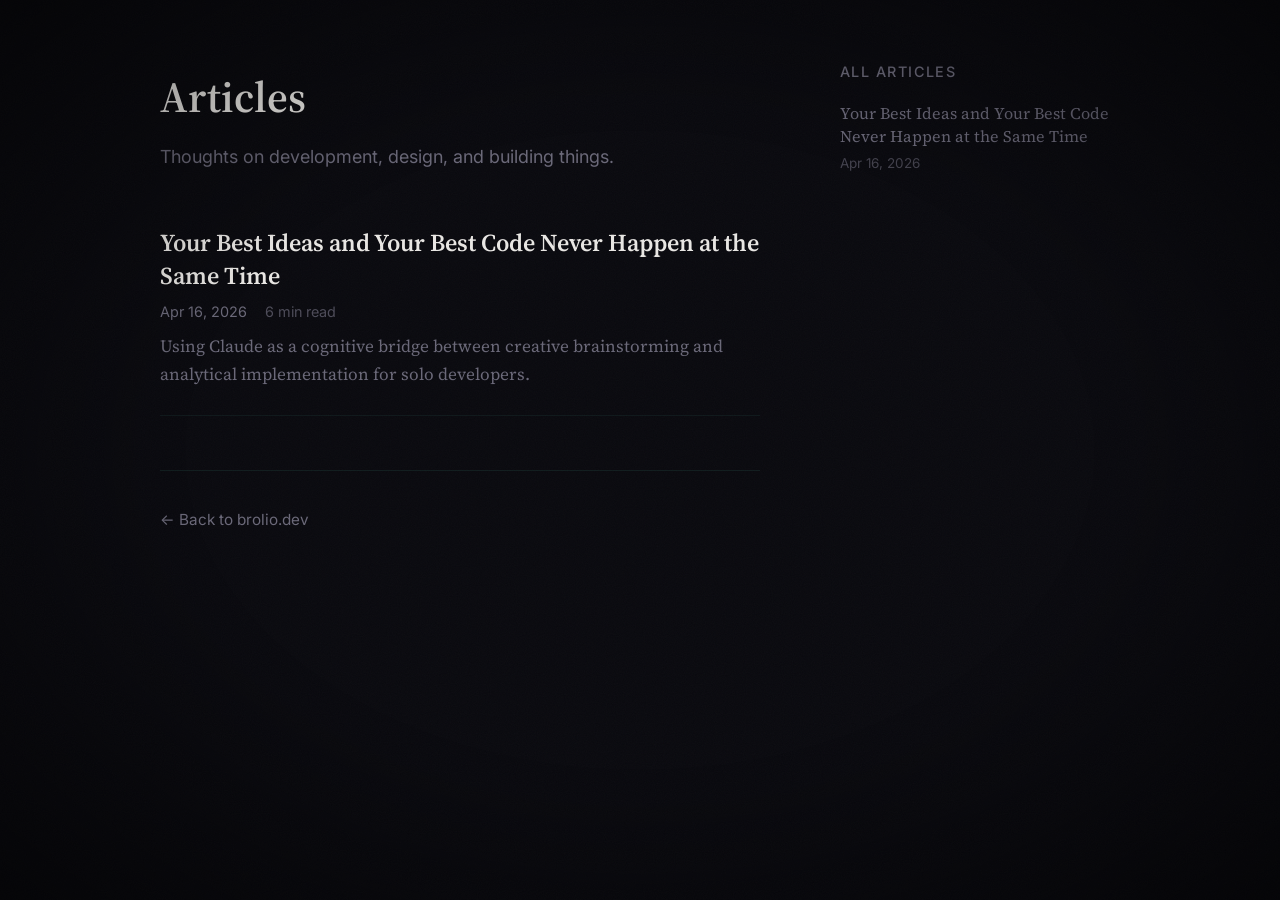
==== writing/index.html @ fca5abb4 "Add publishing section with article template and first post - Create /writing/ directory with articl" ====
<!DOCTYPE html>
<html lang="en">
<head>
  <meta charset="UTF-8">
  <meta name="viewport" content="width=device-width, initial-scale=1.0">
  <meta name="theme-color" content="#0a0a0f">
  <meta name="color-scheme" content="dark">
  <title>Articles | brolio.dev</title>

  <!-- Open Graph -->
  <meta property="og:title" content="Articles | brolio.dev">
  <meta property="og:description" content="Thoughts on development, design, and building things.">
  <meta property="og:type" content="website">
  <meta property="og:url" content="https://brolio.dev/writing/">
  <meta property="og:site_name" content="brolio.dev">
  <meta property="og:image" content="https://brolio.dev/writing/og-image.png">
  <meta property="og:image:width" content="1200">
  <meta property="og:image:height" content="630">
  <meta name="twitter:card" content="summary_large_image">
  <meta name="twitter:title" content="Articles | brolio.dev">
  <meta name="twitter:description" content="Thoughts on development, design, and building things.">
  <meta name="twitter:image" content="https://brolio.dev/writing/og-image.png">

  <!-- Fonts -->
  <link rel="preconnect" href="https://fonts.googleapis.com">
  <link rel="preconnect" href="https://fonts.gstatic.com" crossorigin>
  <link href="https://fonts.googleapis.com/css2?family=Fira+Code:wght@400&family=Inter:wght@400;500&family=Source+Serif+4:ital,wght@0,400;0,600;1,400&display=swap" rel="stylesheet">

  <!-- Styles -->
  <link rel="stylesheet" href="styles.css">

  <!-- Favicon -->
  <link rel="icon" href="data:image/svg+xml,%3Csvg xmlns='http://www.w3.org/2000/svg' viewBox='0 0 100 100'%3E%3Ctext y='.9em' font-size='90' fill='%2364ffda'%3E%7B%7D%3C/text%3E%3C/svg%3E">
</head>
<body>

  <!-- Background Layers -->
  <div class="noise"></div>
  <div class="vignette"></div>

  <!-- Main Layout -->
  <div class="writing-layout">
    <main class="writing-main">
      <header class="writing-section-header">
        <h1>Articles</h1>
        <p>Thoughts on development, design, and building things.</p>
      </header>

      <section class="writing-archive">
        <ul class="writing-archive__list">

          <li class="writing-archive__item">
            <article>
              <h2><a href="/writing/solo-dev-cognitive-bridge.html">Your Best Ideas and Your Best Code Never Happen at the Same Time</a></h2>
              <div class="writing-archive__meta">
                <time datetime="2026-04-16">Apr 16, 2026</time>
                <span class="reading-time">6 min read</span>
              </div>
              <p class="writing-archive__excerpt">Using Claude as a cognitive bridge between creative brainstorming and analytical implementation for solo developers.</p>
            </article>
          </li>

        </ul>
      </section>

      <nav class="writing-back">
        <a href="/">← Back to brolio.dev</a>
      </nav>
    </main>

    <aside class="writing-sidebar">
      <nav class="writing-sidebar__nav">
        <h3>All Articles</h3>
        <ul class="writing-sidebar__list">
          <li class="writing-sidebar__item">
            <a href="/writing/solo-dev-cognitive-bridge.html">Your Best Ideas and Your Best Code Never Happen at the Same Time</a>
            <time>Apr 16, 2026</time>
          </li>
        </ul>
      </nav>
    </aside>
  </div>

  <script src="writing.js" defer></script>
</body>
</html>
---- writing/styles.css ----
/* ──── brolio.dev/writing — Shared Styles ──── */

*, *::before, *::after {
  margin: 0;
  padding: 0;
  box-sizing: border-box;
}

:root {
  --bg: #0a0a0f;
  --surface: #12121a;
  --text-primary: #e8e6e3;
  --text-dim: #6b6979;
  --accent: #64ffda;
  --accent-secondary: #7c5cfc;
  --accent-warm: #ff6b6b;
  --glow: rgba(100, 255, 218, 0.08);

  --writing-max-width: 680px;
  --writing-sidebar-width: 280px;
  --writing-gap: 80px;
  --writing-prose-spacing: 1.8em;
  --progress-height: 3px;
}

html {
  background: var(--bg);
}

html, body {
  min-height: 100%;
  background: var(--bg);
  color: var(--text-primary);
  font-family: 'Source Serif 4', Georgia, serif;
  font-size: 18px;
  line-height: 1.7;
  -webkit-font-smoothing: antialiased;
  -moz-osx-font-smoothing: grayscale;
}

/* ──── Fixed Layer Stack ──── */

.reading-progress {
  position: fixed;
  top: 0;
  left: 0;
  height: var(--progress-height);
  width: 0;
  background: var(--accent);
  z-index: 100;
  transition: width 0.1s linear;
  box-shadow: 0 0 8px rgba(100, 255, 218, 0.4);
}

.noise {
  position: fixed;
  inset: 0;
  z-index: 0;
  opacity: 0.03;
  pointer-events: none;
  background-image: url("data:image/svg+xml,%3Csvg viewBox='0 0 256 256' xmlns='http://www.w3.org/2000/svg'%3E%3Cfilter id='n'%3E%3CfeTurbulence type='fractalNoise' baseFrequency='0.9' numOctaves='4' stitchTiles='stitch'/%3E%3C/filter%3E%3Crect width='100%25' height='100%25' filter='url(%23n)'/%3E%3C/svg%3E");
  background-repeat: repeat;
  background-size: 256px 256px;
}

.vignette {
  position: fixed;
  inset: 0;
  z-index: 3;
  pointer-events: none;
  background: radial-gradient(ellipse at center, transparent 50%, rgba(0, 0, 0, 0.5) 100%);
}

/* ──── Two-Column Layout ──── */

.writing-layout {
  position: relative;
  z-index: 2;
  display: grid;
  grid-template-columns: 1fr var(--writing-sidebar-width);
  gap: var(--writing-gap);
  max-width: calc(var(--writing-max-width) + var(--writing-gap) + var(--writing-sidebar-width));
  margin: 0 auto;
  padding: 60px 40px 80px;
}

.writing-main {
  min-width: 0;
}

.writing-sidebar {
  position: sticky;
  top: 40px;
  align-self: start;
}

/* ──── Article Header ──── */

.writing-article-header {
  margin-bottom: 2.5rem;
}

.writing-article-header h1 {
  font-family: 'Source Serif 4', Georgia, serif;
  font-size: 2.4rem;
  font-weight: 600;
  line-height: 1.25;
  color: var(--text-primary);
  margin-bottom: 0.75rem;
}

.writing-meta {
  display: flex;
  align-items: center;
  gap: 1rem;
  font-family: 'Inter', -apple-system, BlinkMacSystemFont, sans-serif;
  font-size: 0.85rem;
  color: var(--text-dim);
}

.writing-meta time {
  color: var(--text-dim);
}

.reading-time {
  color: var(--text-dim);
  opacity: 0.7;
}

.writing-meta .reading-time::before {
  content: '\00B7';
  margin-right: 1rem;
}

/* ──── Article Content ──── */

.writing-article-content {
  max-width: var(--writing-max-width);
}

.writing-article-content p {
  margin-bottom: var(--writing-prose-spacing);
}

.writing-article-content a {
  color: var(--accent);
  text-decoration: none;
  border-bottom: 1px solid transparent;
  transition: border-color 0.2s ease;
}

.writing-article-content a:hover {
  border-bottom-color: var(--accent);
}

.writing-article-content h2 {
  font-family: 'Source Serif 4', Georgia, serif;
  font-size: 1.6rem;
  font-weight: 600;
  line-height: 1.3;
  margin-top: 2.5rem;
  margin-bottom: 1rem;
  color: var(--text-primary);
}

.writing-article-content h3 {
  font-family: 'Source Serif 4', Georgia, serif;
  font-size: 1.25rem;
  font-weight: 600;
  line-height: 1.4;
  margin-top: 2rem;
  margin-bottom: 0.75rem;
  color: var(--text-primary);
}

.writing-article-content ul,
.writing-article-content ol {
  margin-bottom: var(--writing-prose-spacing);
  padding-left: 1.5rem;
}

.writing-article-content li {
  margin-bottom: 0.5rem;
}

.writing-article-content blockquote {
  border-left: 3px solid var(--accent);
  padding: 0.75rem 1.25rem;
  margin: 1.5rem 0;
  color: var(--text-dim);
  font-style: italic;
  background: rgba(100, 255, 218, 0.03);
  border-radius: 0 4px 4px 0;
}

.writing-article-content code {
  font-family: 'Fira Code', 'JetBrains Mono', monospace;
  font-size: 0.88em;
  padding: 0.15em 0.4em;
  background: var(--surface);
  border-radius: 3px;
  color: var(--accent);
}

.writing-article-content pre {
  font-family: 'Fira Code', 'JetBrains Mono', monospace;
  font-size: 0.85rem;
  line-height: 1.6;
  padding: 1.25rem 1.5rem;
  margin: 1.5rem 0;
  background: var(--surface);
  border: 1px solid rgba(100, 255, 218, 0.08);
  border-radius: 8px;
  overflow-x: auto;
  -webkit-overflow-scrolling: touch;
}

.writing-article-content pre code {
  padding: 0;
  background: none;
  border-radius: 0;
  font-size: inherit;
  color: var(--text-primary);
}

.writing-article-content img {
  max-width: 100%;
  height: auto;
  border-radius: 8px;
  margin: 1.5rem 0;
}

.writing-article-content hr {
  border: none;
  border-top: 1px solid rgba(100, 255, 218, 0.1);
  margin: 2.5rem 0;
}

/* ──── Back Navigation ──── */

.writing-back {
  display: flex;
  gap: 1.5rem;
  margin-top: 3rem;
  padding-top: 2rem;
  border-top: 1px solid rgba(100, 255, 218, 0.08);
  font-family: 'Inter', -apple-system, BlinkMacSystemFont, sans-serif;
  font-size: 0.85rem;
}

.writing-back a {
  color: var(--text-dim);
  text-decoration: none;
  transition: color 0.2s ease;
}

.writing-back a:hover {
  color: var(--accent);
}

/* ──── Sidebar ──── */

.writing-sidebar__nav h3 {
  font-family: 'Inter', -apple-system, BlinkMacSystemFont, sans-serif;
  font-size: 0.8rem;
  font-weight: 500;
  text-transform: uppercase;
  letter-spacing: 0.1em;
  color: var(--text-dim);
  margin-bottom: 1rem;
}

.writing-sidebar__list {
  list-style: none;
}

.writing-sidebar__item {
  margin-bottom: 0.75rem;
  padding-bottom: 0.75rem;
  border-bottom: 1px solid rgba(100, 255, 218, 0.05);
}

.writing-sidebar__item:last-child {
  border-bottom: none;
  margin-bottom: 0;
  padding-bottom: 0;
}

.writing-sidebar__item a {
  display: block;
  font-family: 'Source Serif 4', Georgia, serif;
  font-size: 0.9rem;
  color: var(--text-dim);
  text-decoration: none;
  line-height: 1.4;
  transition: color 0.2s ease;
}

.writing-sidebar__item a:hover {
  color: var(--text-primary);
}

.writing-sidebar__item--current a {
  color: var(--accent);
}

.writing-sidebar__item time {
  display: block;
  font-family: 'Inter', -apple-system, BlinkMacSystemFont, sans-serif;
  font-size: 0.75rem;
  color: var(--text-dim);
  opacity: 0.6;
  margin-top: 0.25rem;
}

/* ──── Sidebar Mobile Toggle ──── */

.writing-sidebar__toggle {
  display: none;
  width: 100%;
  padding: 0.75rem 1rem;
  background: var(--surface);
  border: 1px solid rgba(100, 255, 218, 0.1);
  border-radius: 6px;
  color: var(--text-primary);
  font-family: 'Inter', -apple-system, BlinkMacSystemFont, sans-serif;
  font-size: 0.85rem;
  cursor: pointer;
  text-align: left;
  margin-bottom: 1rem;
  transition: border-color 0.2s ease;
}

.writing-sidebar__toggle:hover {
  border-color: rgba(100, 255, 218, 0.3);
}

/* ──── Archive Page ──── */

.writing-section-header {
  margin-bottom: 3rem;
}

.writing-section-header h1 {
  font-family: 'Source Serif 4', Georgia, serif;
  font-size: 2.4rem;
  font-weight: 600;
  color: var(--text-primary);
  margin-bottom: 0.5rem;
}

.writing-section-header p {
  font-family: 'Inter', -apple-system, BlinkMacSystemFont, sans-serif;
  font-size: 1rem;
  color: var(--text-dim);
}

.writing-archive__list {
  list-style: none;
}

.writing-archive__item {
  padding: 1.5rem 0;
  border-bottom: 1px solid rgba(100, 255, 218, 0.06);
}

.writing-archive__item:first-child {
  padding-top: 0;
}

.writing-archive__item article h2 {
  font-family: 'Source Serif 4', Georgia, serif;
  font-size: 1.35rem;
  font-weight: 600;
  margin-bottom: 0.4rem;
  line-height: 1.35;
}

.writing-archive__item article h2 a {
  color: var(--text-primary);
  text-decoration: none;
  transition: color 0.2s ease;
}

.writing-archive__item article h2 a:hover {
  color: var(--accent);
}

.writing-archive__meta {
  display: flex;
  align-items: center;
  gap: 1rem;
  font-family: 'Inter', -apple-system, BlinkMacSystemFont, sans-serif;
  font-size: 0.8rem;
  color: var(--text-dim);
  margin-bottom: 0.5rem;
}

.writing-archive__excerpt {
  font-size: 0.95rem;
  color: var(--text-dim);
  line-height: 1.6;
}

/* ──── Empty State ──── */

.writing-empty {
  text-align: center;
  padding: 4rem 2rem;
  color: var(--text-dim);
}

.writing-empty p {
  font-family: 'Inter', -apple-system, BlinkMacSystemFont, sans-serif;
  font-size: 0.95rem;
}

/* ──── Responsive: 640px–1039px ──── */

@media (max-width: 1039px) {
  .writing-layout {
    grid-template-columns: 1fr;
    padding: 40px 30px 60px;
  }

  .writing-sidebar {
    position: static;
    order: -1;
  }

  .writing-sidebar__toggle {
    display: block;
  }

  .writing-sidebar__nav {
    display: none;
  }

  .writing-sidebar--open .writing-sidebar__nav {
    display: block;
  }

  .writing-sidebar__nav h3 {
    display: none;
  }
}

/* ──── Responsive: <=640px ──── */

@media (max-width: 640px) {
  .writing-article-header h1,
  .writing-section-header h1 {
    font-size: 1.75rem;
  }

  .writing-layout {
    padding: 30px 20px 50px;
  }

  .writing-article-content h2 {
    font-size: 1.35rem;
  }

  .writing-article-content h3 {
    font-size: 1.1rem;
  }
}

/* ──── Responsive: <=480px ──── */

@media (max-width: 480px) {
  .writing-layout {
    padding: 20px 16px 40px;
  }

  .writing-article-header h1,
  .writing-section-header h1 {
    font-size: 1.5rem;
  }

  .writing-meta {
    flex-direction: column;
    align-items: flex-start;
    gap: 0.25rem;
  }

  .writing-meta .reading-time::before {
    content: '';
    margin-right: 0;
  }

  .writing-back {
    flex-direction: column;
    gap: 0.75rem;
  }
}

/* ──── Print Styles ──── */

@media print {
  .reading-progress,
  .noise,
  .vignette,
  .writing-sidebar,
  .writing-sidebar__toggle {
    display: none !important;
  }

  html, body {
    background: #fff;
    color: #000;
  }

  .writing-layout {
    display: block;
    max-width: 100%;
    padding: 0;
  }

  .writing-article-content a {
    color: #000;
    text-decoration: underline;
  }

  .writing-article-content pre {
    border: 1px solid #ccc;
    background: #f5f5f5;
  }

  .writing-article-content blockquote {
    border-left-color: #666;
    background: none;
  }
}
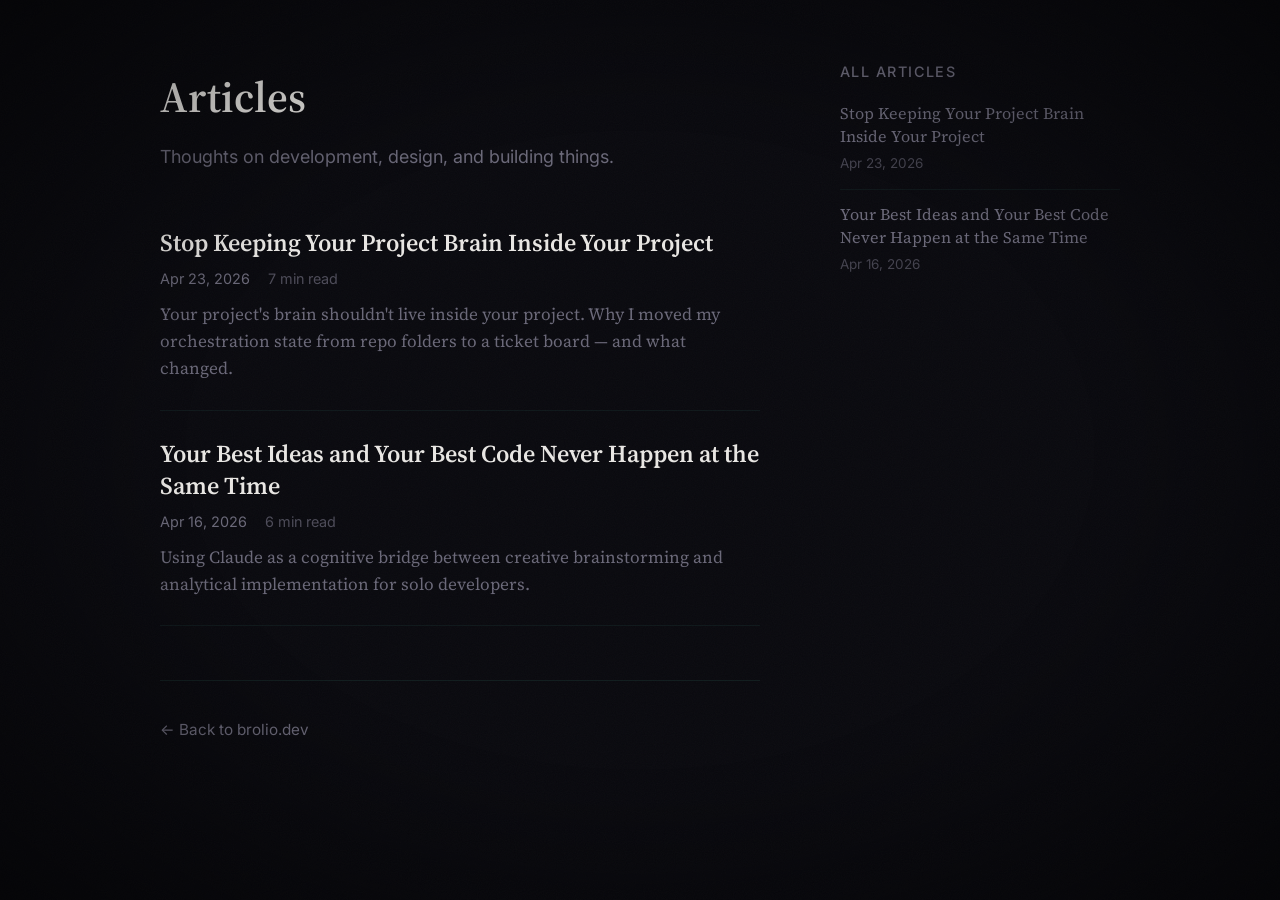
==== commit 0f9be066: "feat: add second article — Stop Keeping Your Project Brain Inside Your Project - New article: projec" ====
--- a/writing/index.html
+++ b/writing/index.html
@@ -51,6 +51,17 @@
 
           <li class="writing-archive__item">
             <article>
+              <h2><a href="/writing/project-brain-outside-repo.html">Stop Keeping Your Project Brain Inside Your Project</a></h2>
+              <div class="writing-archive__meta">
+                <time datetime="2026-04-23">Apr 23, 2026</time>
+                <span class="reading-time">7 min read</span>
+              </div>
+              <p class="writing-archive__excerpt">Your project's brain shouldn't live inside your project. Why I moved my orchestration state from repo folders to a ticket board — and what changed.</p>
+            </article>
+          </li>
+
+          <li class="writing-archive__item">
+            <article>
               <h2><a href="/writing/solo-dev-cognitive-bridge.html">Your Best Ideas and Your Best Code Never Happen at the Same Time</a></h2>
               <div class="writing-archive__meta">
                 <time datetime="2026-04-16">Apr 16, 2026</time>
@@ -73,6 +84,10 @@
         <h3>All Articles</h3>
         <ul class="writing-sidebar__list">
           <li class="writing-sidebar__item">
+            <a href="/writing/project-brain-outside-repo.html">Stop Keeping Your Project Brain Inside Your Project</a>
+            <time>Apr 23, 2026</time>
+          </li>
+          <li class="writing-sidebar__item">
             <a href="/writing/solo-dev-cognitive-bridge.html">Your Best Ideas and Your Best Code Never Happen at the Same Time</a>
             <time>Apr 16, 2026</time>
           </li>
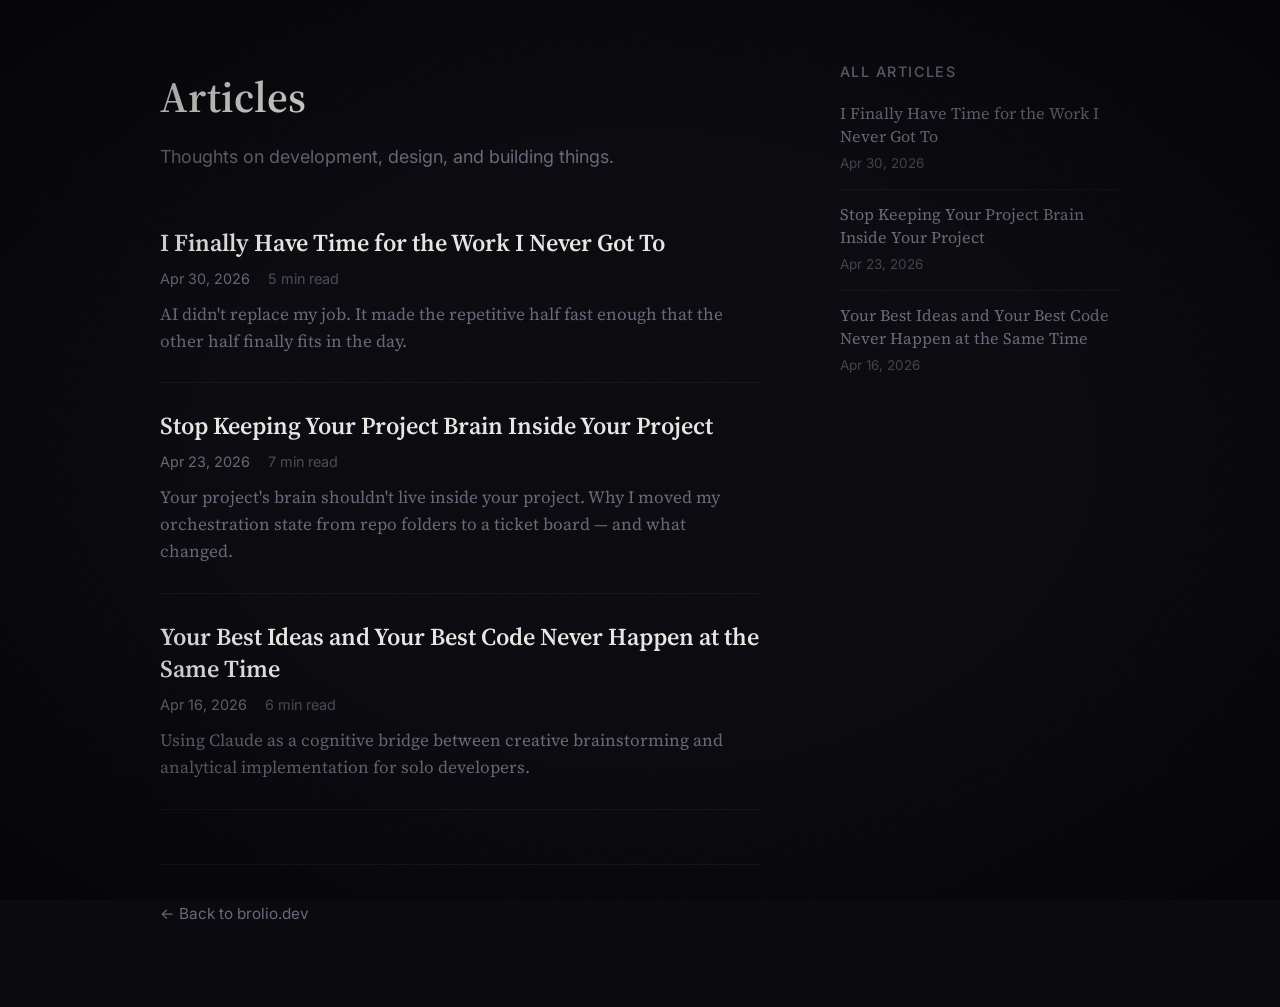
==== commit 4fe1bb76: "feat: add third article — I Finally Have Time for the Work I Never Got To" ====
--- a/writing/index.html
+++ b/writing/index.html
@@ -51,6 +51,17 @@
 
           <li class="writing-archive__item">
             <article>
+              <h2><a href="/writing/time-for-work-i-never-got-to.html">I Finally Have Time for the Work I Never Got To</a></h2>
+              <div class="writing-archive__meta">
+                <time datetime="2026-04-30">Apr 30, 2026</time>
+                <span class="reading-time">5 min read</span>
+              </div>
+              <p class="writing-archive__excerpt">AI didn't replace my job. It made the repetitive half fast enough that the other half finally fits in the day.</p>
+            </article>
+          </li>
+
+          <li class="writing-archive__item">
+            <article>
               <h2><a href="/writing/project-brain-outside-repo.html">Stop Keeping Your Project Brain Inside Your Project</a></h2>
               <div class="writing-archive__meta">
                 <time datetime="2026-04-23">Apr 23, 2026</time>
@@ -84,6 +95,10 @@
         <h3>All Articles</h3>
         <ul class="writing-sidebar__list">
           <li class="writing-sidebar__item">
+            <a href="/writing/time-for-work-i-never-got-to.html">I Finally Have Time for the Work I Never Got To</a>
+            <time>Apr 30, 2026</time>
+          </li>
+          <li class="writing-sidebar__item">
             <a href="/writing/project-brain-outside-repo.html">Stop Keeping Your Project Brain Inside Your Project</a>
             <time>Apr 23, 2026</time>
           </li>
